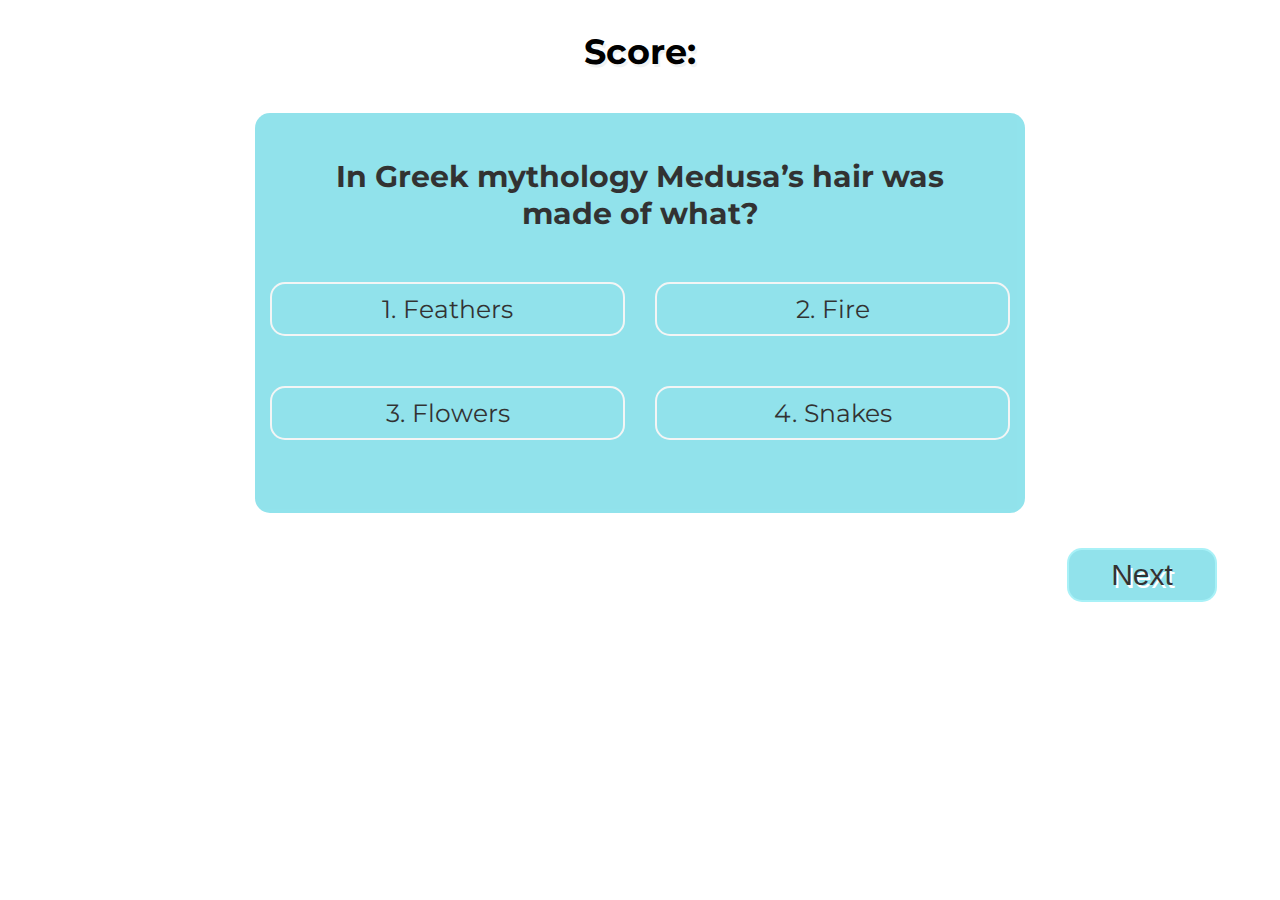
==== game.html @ 47dd20e2 "added a play again button" ====
<!DOCTYPE html>
<html lang="en">
<head>
    <meta charset="UTF-8">
    <meta http-equiv="X-UA-Compatible" content="IE=edge">
    <meta name="viewport" content="width=device-width, initial-scale=1.0">
   <link rel="stylesheet" href="style.css">
   <link href="https://fonts.googleapis.com/css2?family=Montserrat&display=swap" rel="stylesheet">
    <title>Greek Mythology Trivia Game</title>
</head>
<body class="main-body">
    <div id="score-display">Score:</div>
    <section class="main-items">
    
<section class="container">
    <div id="question-display">Question:</div>
<main id="question-container">
    <div class="a-div" id="quest1"></div>
    <div class="a-div" id="quest2"></div>
    <div class="a-div" id="quest3"></div>
    <div class="a-div" id="quest4"></div>
</main>

</section>

</section>
<a class="play-again" href="index.html">Play again</a>
<section id="answers">
  
    <div class="correct-ans">Yes, you are correct!</div>
    <div class="wrong-ans">Sorry, that is wrong!</div>
   
    <button class="next-btn">Next</button>
</section>








   <script src="script.js"></script> 
</body>
</html>
---- style.css ----
body {
    background-image: url('https://images.unsplash.com/photo-1531816458010-fb7685eecbcb?ixlib=rb-1.2.1&ixid=MnwxMjA3fDB8MHxwaG90by1wYWdlfHx8fGVufDB8fHx8&auto=format&fit=crop&w=1740&q=80');
    background-repeat: no-repeat;
    background-size: cover;
    text-align: center;
    font-family: 'Montserrat', sans-serif;
    
}

#title {
    font-size: 60px;
    text-shadow: 2px 3px rgb(241, 243, 243);
}

#welcome {
  margin-top: 50px auto;  
  align-content: center;
}

#start-btn {
    height: 100px;
    width: 260px;
    background-color: rgb(244, 248, 249);
    opacity: 0.8;
    border: none;
    border-radius: 20px;
    font-size: 25px;
    margin-top: 40px;  
    padding: 20px;
    font-weight: bold;
    text-decoration: none;
}

#start-btn:hover {
   color:rgb(240, 159, 72);
   text-decoration: underline;

}


.main-items {
    margin: 25px;
    display: flex;
    justify-content: center;
    align-items: center;
    
   
}

.container {
    background-color:rgb(118, 220, 231);
    opacity: 0.8;
    height: 400px;
    width: 750px;
    align-self: center;
    border-radius: 15px;
    padding: 0px 10px;
 
}

#score-display {
    font-size: 35px;
    text-shadow: 2px 3px rgb(241, 243, 243);
    font-weight: bold;
    padding: 15px;
    margin: 15px;
}

#question-container {
    display: grid;
    grid-template-columns: 1fr 1fr;
    grid-template-rows: 1fr 1fr;
    row-gap: 40px;
    column-gap: 20px;
}

#question-display {
    font-size: 30px;
    padding: 15px;
    margin: 30px;
    font-weight: bold;
}

.a-div {
    font-size: 25px;
    border: 2px solid rgb(241, 243, 243);
    border-radius: 15px;
    margin: 5px;
    padding: 10px;
}

.a-div:hover {
    background-color: rgba(255, 255, 255, 0.8);
}

.next-btn {
    height: 54px;
    width: 150px;
    margin: 10px 55px 40px 10px;
    float: right;
    background-color:rgb(118, 220, 231);
    border: 2px solid rgba(159, 245, 252, 0.7);
    border-radius: 15px;
    font-size: 30px;
    opacity: 0.8;
    text-shadow: 2px 3px rgb(255, 255, 255);
    
    
}
 .next-btn:hover {
     background-color: rgba(255, 255, 255, 0.8);
     box-shadow: 2px 2px 8px 8px rgba(229, 235, 235, 0.8);
  }

 .correct-ans {
     font-size: 35px;
     font-weight: bolder;
    display: none;
}

 .wrong-ans {
     font-size: 35px;
     color: rgb(207, 15, 15);
     font-weight: bolder;
     display: none;
 }

 .play-again {
    margin-top: 35px;
    padding: 10px;
    font-size: 35px;
    font-weight: bolder;
    height: 50px;
    width: 150px;
    background-color:rgb(118, 220, 231);
    border: 2px solid rgb(255, 255, 255);
    border-radius: 15px;
    font-size: 30px;
    opacity: 0.8;
    text-decoration: none;
    color:rgb(7, 7, 7);
    display: none;
 }

 .play-again:hover {
    color:rgb(240, 159, 72);
    text-decoration: underline;
 }
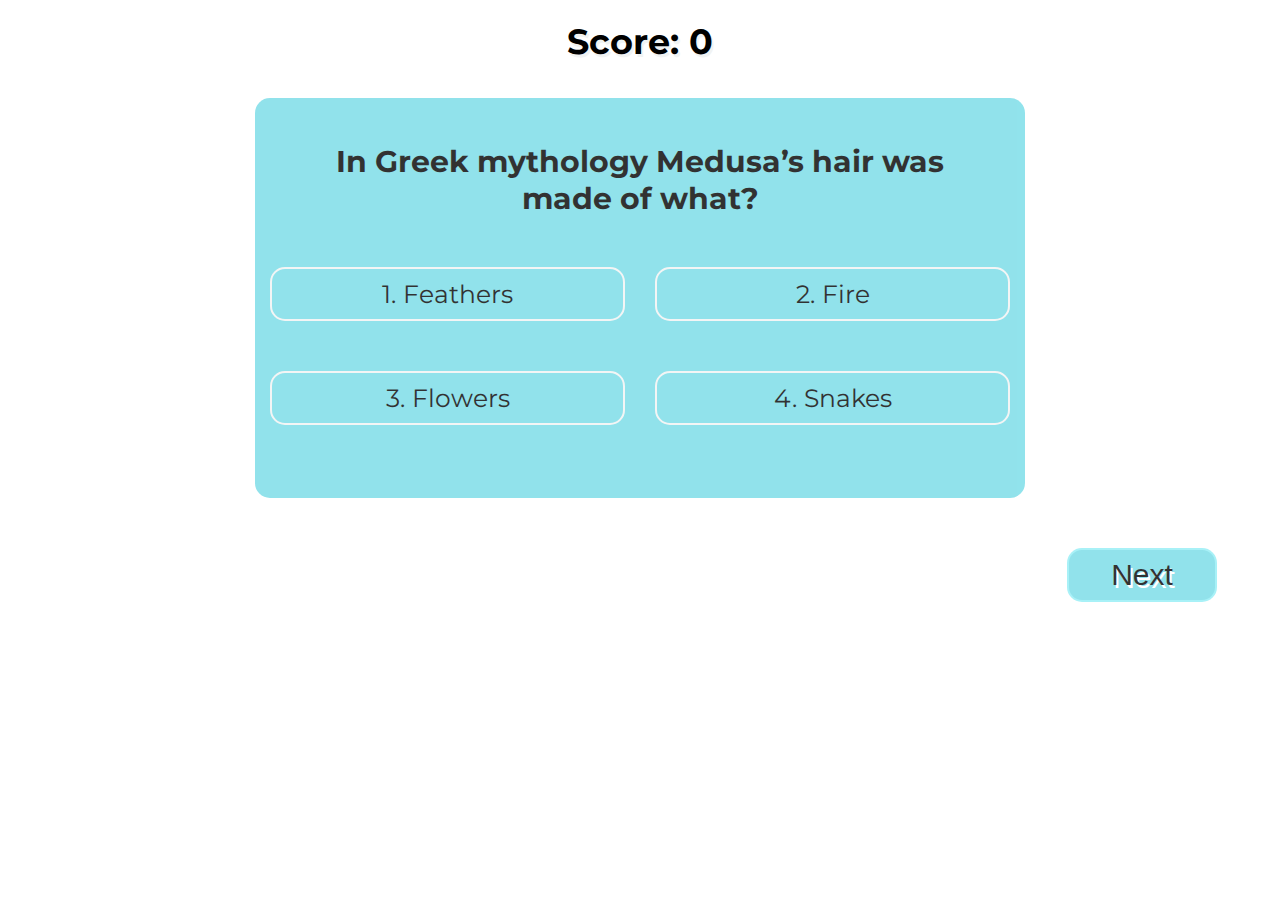
==== commit ed1bf915: "fixed correct or incorrect answer display" ====
--- a/game.html
+++ b/game.html
@@ -26,13 +26,10 @@
 </section>
 <a class="play-again" href="index.html">Play again</a>
 <section id="answers">
-  
     <div class="correct-ans">Yes, you are correct!</div>
     <div class="wrong-ans">Sorry, that is wrong!</div>
-   
-    <button class="next-btn">Next</button>
 </section>
-
+<button class="next-btn">Next</button>
 
 
 
--- a/style.css
+++ b/style.css
@@ -55,6 +55,7 @@
     align-self: center;
     border-radius: 15px;
     padding: 0px 10px;
+    margin-bottom: 15px;
  
 }
 
@@ -62,8 +63,8 @@
     font-size: 35px;
     text-shadow: 2px 3px rgb(241, 243, 243);
     font-weight: bold;
-    padding: 15px;
-    margin: 15px;
+    padding: 10px;
+    margin: 10px;
 }
 
 #question-container {
@@ -112,16 +113,31 @@
      box-shadow: 2px 2px 8px 8px rgba(229, 235, 235, 0.8);
   }
 
+  #answers {
+      display: block;
+      justify-content: center;
+      align-items: center;
+      margin-top: 15px;
+  }
+
  .correct-ans {
      font-size: 35px;
      font-weight: bolder;
+     background-color:rgb(255, 255, 255);
+     opacity: 0.8;
+     padding: 15px;
+     border-radius: 15px;
     display: none;
 }
 
  .wrong-ans {
      font-size: 35px;
-     color: rgb(207, 15, 15);
+     color: rgb(254, 23, 23);
      font-weight: bolder;
+     background-color:rgb(255, 255, 255);
+     opacity: 0.8;
+     padding: 15px;
+     border-radius: 15px;
      display: none;
  }
 
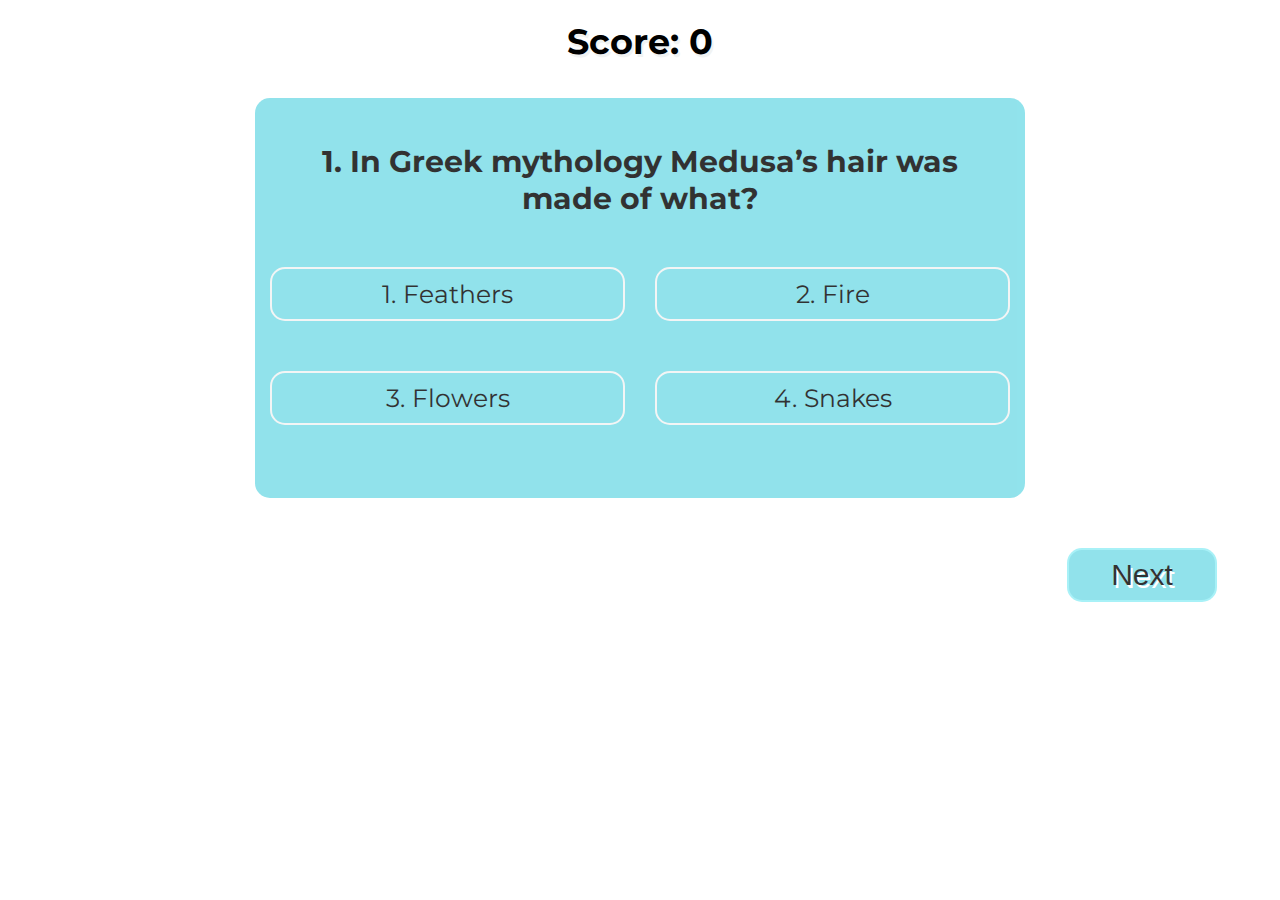
==== commit 8d8b16a4: "added setTimout to play again" ====
--- a/game.html
+++ b/game.html
@@ -24,11 +24,12 @@
 </section>
 
 </section>
-<a class="play-again" href="index.html">Play again</a>
+
 <section id="answers">
     <div class="correct-ans">Yes, you are correct!</div>
     <div class="wrong-ans">Sorry, that is wrong!</div>
 </section>
+<a class="play-again" href="index.html">Play again</a>
 <button class="next-btn">Next</button>
 
 
--- a/style.css
+++ b/style.css
@@ -105,7 +105,7 @@
     font-size: 30px;
     opacity: 0.8;
     text-shadow: 2px 3px rgb(255, 255, 255);
-    
+ 
     
 }
  .next-btn:hover {
@@ -143,11 +143,12 @@
 
  .play-again {
     margin-top: 35px;
+    margin-right: 55px;
     padding: 10px;
-    font-size: 35px;
+    font-size: 25px;
     font-weight: bolder;
-    height: 50px;
-    width: 150px;
+    height: 40px;
+    width: 180px;
     background-color:rgb(118, 220, 231);
     border: 2px solid rgb(255, 255, 255);
     border-radius: 15px;
@@ -155,7 +156,9 @@
     opacity: 0.8;
     text-decoration: none;
     color:rgb(7, 7, 7);
+    float: right;
     display: none;
+    text-shadow: 2px 3px rgb(255, 255, 255);
  }
 
  .play-again:hover {
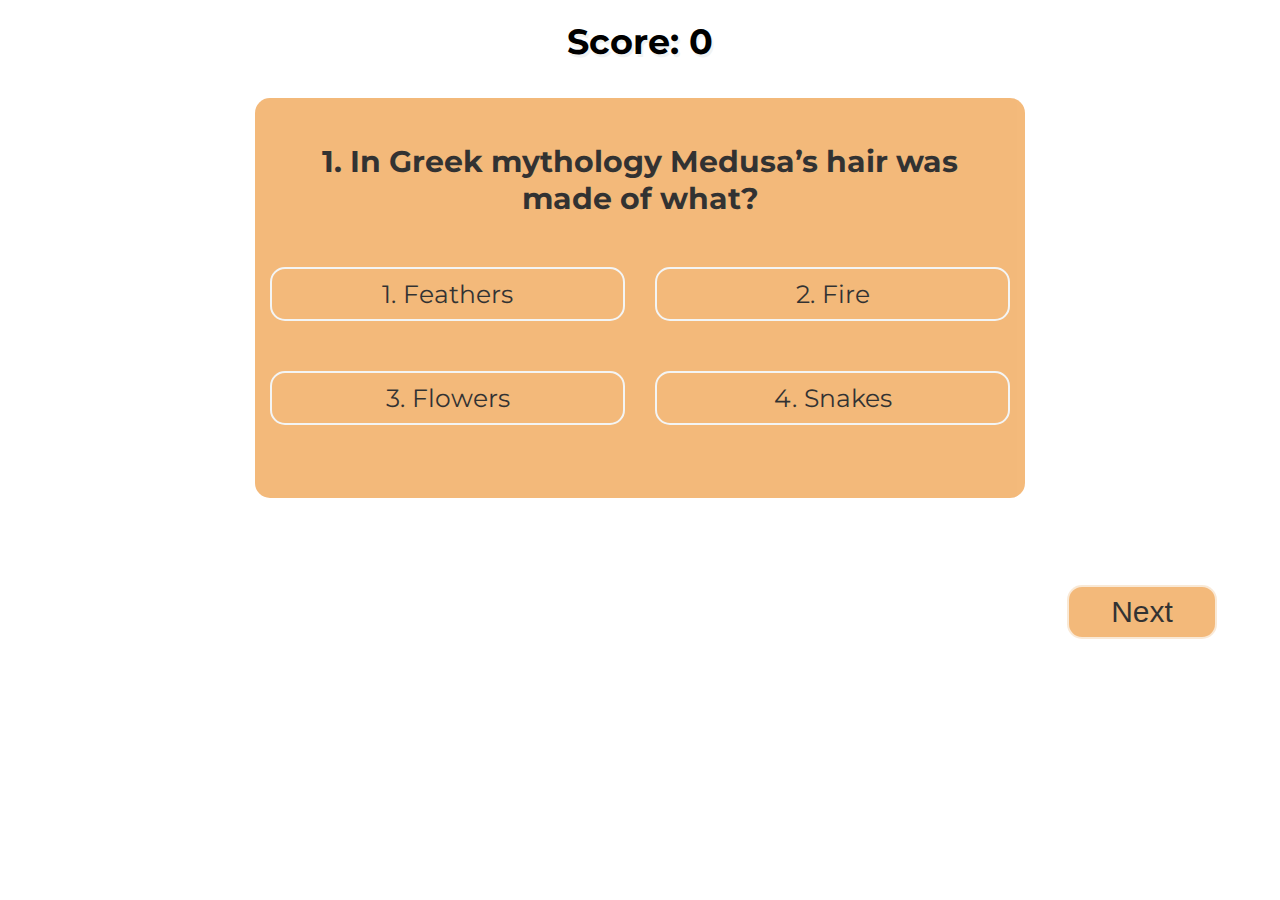
==== commit 08be8ada: "fixed issue with possibly changing answers" ====
--- a/game.html
+++ b/game.html
@@ -10,9 +10,9 @@
 </head>
 <body class="main-body">
     <div id="score-display">Score:</div>
+
     <section class="main-items">
-    
-<section class="container">
+    <section class="container">
     <div id="question-display">Question:</div>
 <main id="question-container">
     <div class="a-div" id="quest1"></div>
--- a/style.css
+++ b/style.css
@@ -17,16 +17,27 @@
   align-content: center;
 }
 
+p {
+  font-size: 30px;
+  padding: 15px;
+  margin: 25px;
+  color:rgb(240, 159, 72);
+  background-color:rgb(244, 248, 249);
+  opacity: 0.8;
+  
+}
+
 #start-btn {
-    height: 100px;
-    width: 260px;
+    height: 70px;
+    width: 280px;
+    color:rgb(7, 7, 7);
     background-color: rgb(244, 248, 249);
     opacity: 0.8;
     border: none;
     border-radius: 20px;
     font-size: 25px;
     margin-top: 40px;  
-    padding: 20px;
+    padding: 10px;
     font-weight: bold;
     text-decoration: none;
 }
@@ -48,7 +59,7 @@
 }
 
 .container {
-    background-color:rgb(118, 220, 231);
+    background-color:rgba(240, 159, 72, 0.9);
     opacity: 0.8;
     height: 400px;
     width: 750px;
@@ -99,13 +110,11 @@
     width: 150px;
     margin: 10px 55px 40px 10px;
     float: right;
-    background-color:rgb(118, 220, 231);
-    border: 2px solid rgba(159, 245, 252, 0.7);
+    background-color:rgba(240, 159, 72, 0.9);
+    border: 2px solid rgba(252, 253, 253, 0.7);
     border-radius: 15px;
     font-size: 30px;
     opacity: 0.8;
-    text-shadow: 2px 3px rgb(255, 255, 255);
- 
     
 }
  .next-btn:hover {
@@ -121,24 +130,26 @@
   }
 
  .correct-ans {
-     font-size: 35px;
+     font-size: 30px;
      font-weight: bolder;
      background-color:rgb(255, 255, 255);
      opacity: 0.8;
-     padding: 15px;
+     padding: 10px;
      border-radius: 15px;
-    display: none;
+    visibility: hidden;
+    display: inline;
 }
 
  .wrong-ans {
-     font-size: 35px;
+     font-size: 30px;
      color: rgb(254, 23, 23);
      font-weight: bolder;
      background-color:rgb(255, 255, 255);
      opacity: 0.8;
-     padding: 15px;
+     padding: 10px;
      border-radius: 15px;
-     display: none;
+     visibility: hidden;
+     display: inline;
  }
 
  .play-again {
@@ -149,7 +160,7 @@
     font-weight: bolder;
     height: 40px;
     width: 180px;
-    background-color:rgb(118, 220, 231);
+    background-color:rgb(142, 215, 223);
     border: 2px solid rgb(255, 255, 255);
     border-radius: 15px;
     font-size: 30px;
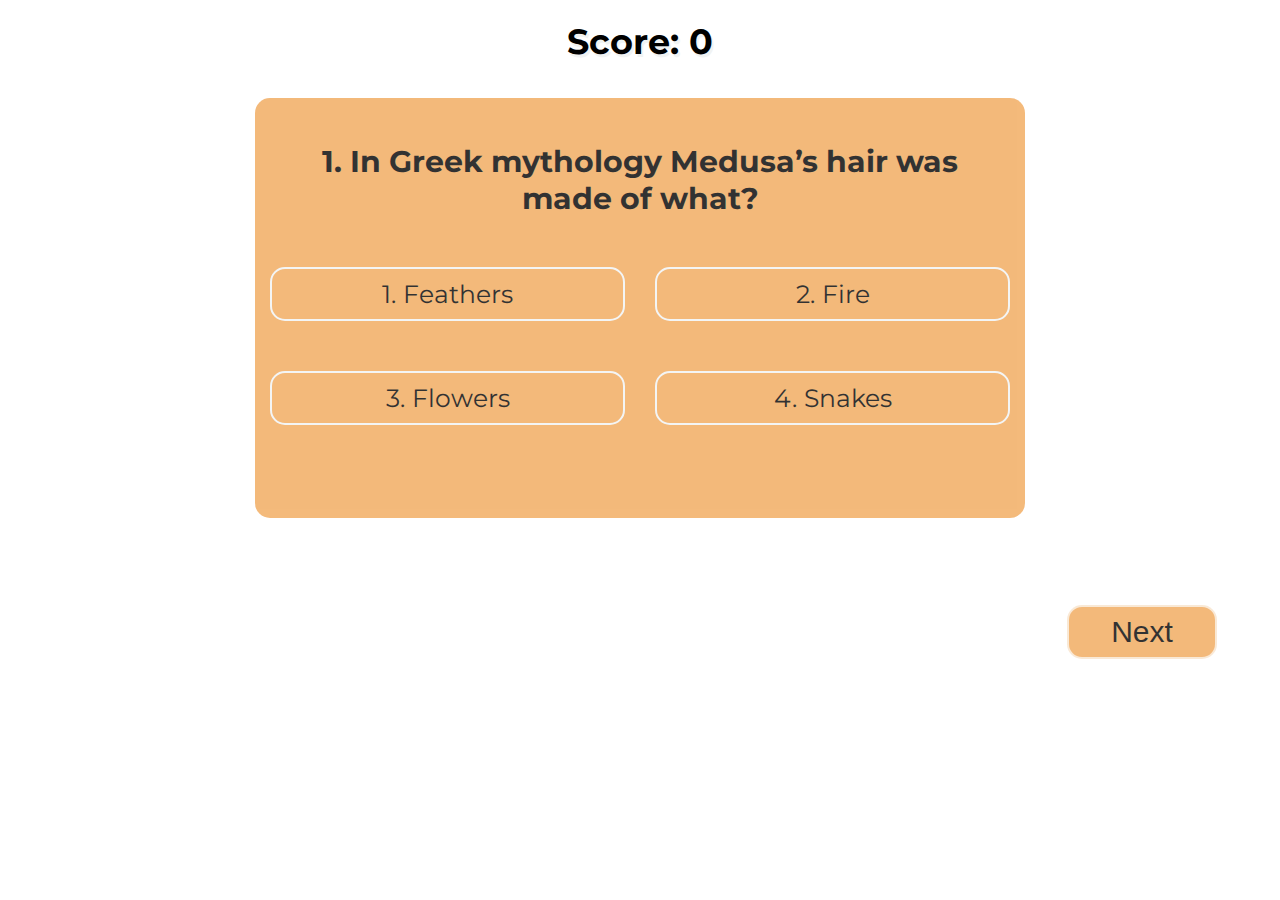
==== commit 2a0e06a5: "added images to correct/incorrect answer display" ====
--- a/game.html
+++ b/game.html
@@ -14,7 +14,9 @@
     <section class="main-items">
     <section class="container">
     <div id="question-display">Question:</div>
-<main id="question-container">
+    <img class="vic-img" src="https://www.thoughtco.com/thmb/Ci2s1xobZPbRsnfn6Dv9T5IGW7o=/1328x996/smart/filters:no_upscale()/Athena_1500-56a6e0963df78cf77290a7d2.jpg" alt="goddess Nike">
+    <img class="lose-img" src="https://i.pinimg.com/originals/10/32/56/10325643f42397bf91b65356bd7e88cf.jpg" alt="Hades and Cerberus">
+    <main id="question-container">
     <div class="a-div" id="quest1"></div>
     <div class="a-div" id="quest2"></div>
     <div class="a-div" id="quest3"></div>
--- a/style.css
+++ b/style.css
@@ -61,7 +61,7 @@
 .container {
     background-color:rgba(240, 159, 72, 0.9);
     opacity: 0.8;
-    height: 400px;
+    height: 420px;
     width: 750px;
     align-self: center;
     border-radius: 15px;
@@ -160,7 +160,7 @@
     font-weight: bolder;
     height: 40px;
     width: 180px;
-    background-color:rgb(142, 215, 223);
+    background-color:rgba(240, 159, 72, 0.9);
     border: 2px solid rgb(255, 255, 255);
     border-radius: 15px;
     font-size: 30px;
@@ -169,10 +169,21 @@
     color:rgb(7, 7, 7);
     float: right;
     display: none;
-    text-shadow: 2px 3px rgb(255, 255, 255);
  }
 
  .play-again:hover {
-    color:rgb(240, 159, 72);
     text-decoration: underline;
- }+    box-shadow: 2px 2px 8px 8px rgba(229, 235, 235, 0.8);
+ }
+
+ .vic-img {
+     display: none;
+     height: 200px;
+     width: 360px;
+ }
+
+ .lose-img {
+    display: none;
+    height: 200px;
+    width: 360px;
+}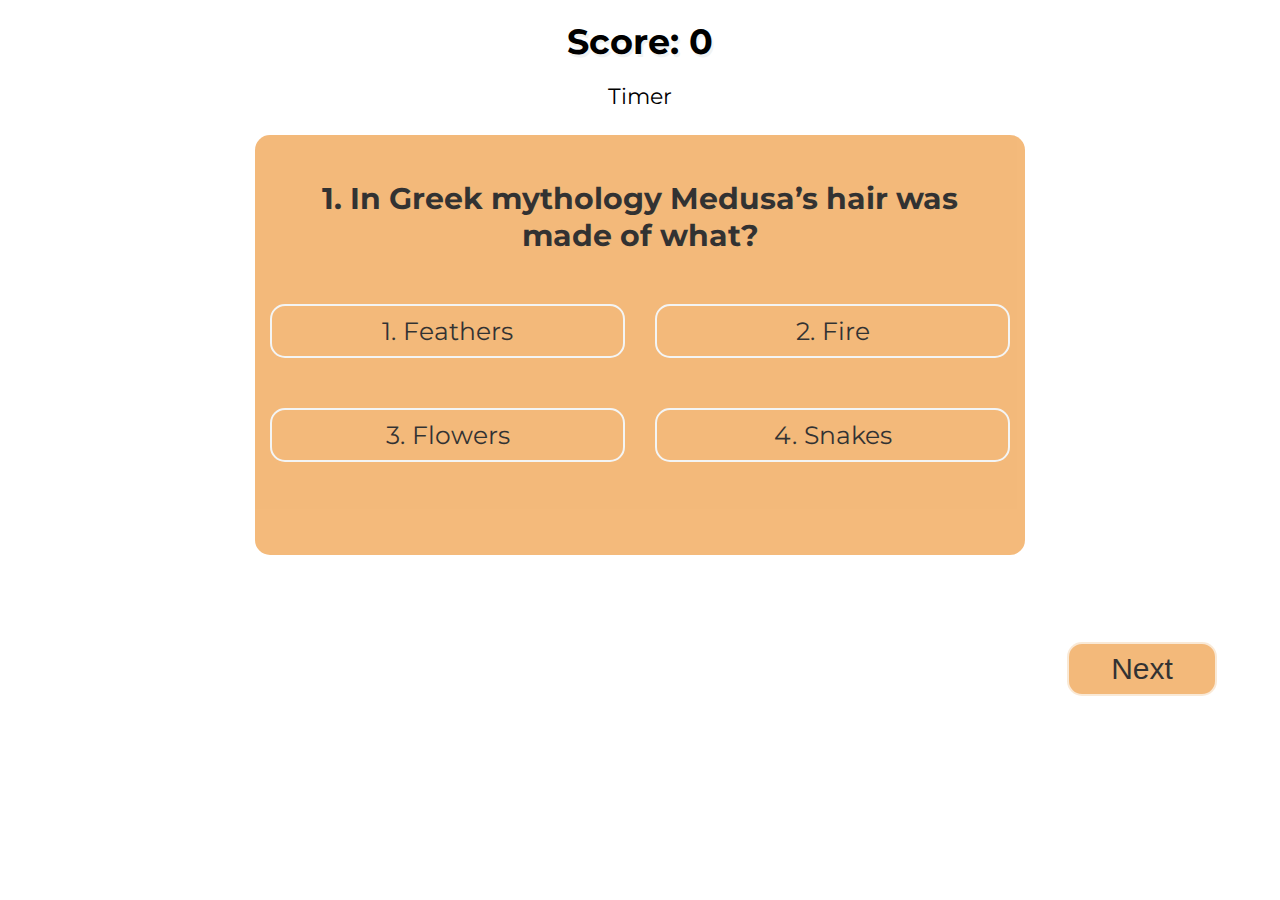
==== commit 8e572534: "added countdown" ====
--- a/game.html
+++ b/game.html
@@ -10,7 +10,7 @@
 </head>
 <body class="main-body">
     <div id="score-display">Score:</div>
-
+    <div class="timer">Timer</div>
     <section class="main-items">
     <section class="container">
     <div id="question-display">Question:</div>
@@ -31,15 +31,13 @@
     <div class="correct-ans">Yes, you are correct!</div>
     <div class="wrong-ans">Sorry, that is wrong!</div>
 </section>
-<a class="play-again" href="index.html">Play again</a>
+<section>
+<a id="play-again" href="index.html">Play again</a>
 <button class="next-btn">Next</button>
+</section>
 
 
 
-
-
-
-
-   <script src="script.js"></script> 
+ <script src="script.js"></script> 
 </body>
 </html>--- a/style.css
+++ b/style.css
@@ -115,7 +115,7 @@
     border-radius: 15px;
     font-size: 30px;
     opacity: 0.8;
-    
+    display: inline;
 }
  .next-btn:hover {
      background-color: rgba(255, 255, 255, 0.8);
@@ -152,14 +152,12 @@
      display: inline;
  }
 
- .play-again {
-    margin-top: 35px;
-    margin-right: 55px;
-    padding: 10px;
-    font-size: 25px;
-    font-weight: bolder;
-    height: 40px;
-    width: 180px;
+ #play-again {
+    margin: 0px 55px 35px 0px;
+    padding: 2px;
+    font-size: 15px;
+    height: 50px;
+    width: 160px;
     background-color:rgba(240, 159, 72, 0.9);
     border: 2px solid rgb(255, 255, 255);
     border-radius: 15px;
@@ -171,7 +169,7 @@
     display: none;
  }
 
- .play-again:hover {
+ #play-again:hover {
     text-decoration: underline;
     box-shadow: 2px 2px 8px 8px rgba(229, 235, 235, 0.8);
  }
@@ -186,4 +184,11 @@
     display: none;
     height: 200px;
     width: 360px;
+}
+
+.timer {
+    display: inline;
+    font-size: 22px;
+    background-color: rgb(255, 255, 255);
+    padding: 5px;
 }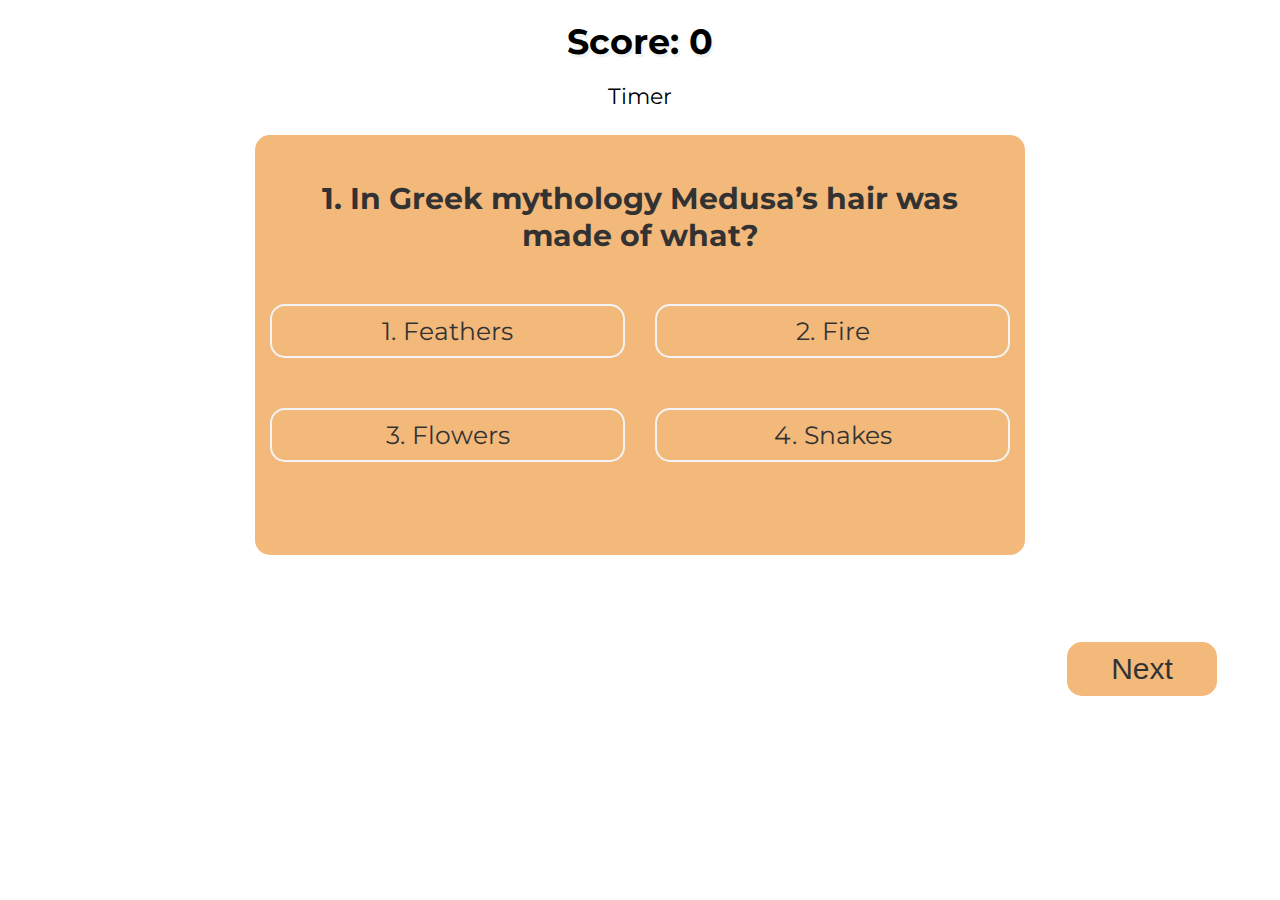
==== commit 5a648d90: "added code to myTime function" ====
--- a/game.html
+++ b/game.html
@@ -14,6 +14,7 @@
     <section class="main-items">
     <section class="container">
     <div id="question-display">Question:</div>
+    <div id="no-time-left">Sorry! You are out of time!</div>
     <img class="vic-img" src="https://www.thoughtco.com/thmb/Ci2s1xobZPbRsnfn6Dv9T5IGW7o=/1328x996/smart/filters:no_upscale()/Athena_1500-56a6e0963df78cf77290a7d2.jpg" alt="goddess Nike">
     <img class="lose-img" src="https://i.pinimg.com/originals/10/32/56/10325643f42397bf91b65356bd7e88cf.jpg" alt="Hades and Cerberus">
     <main id="question-container">
@@ -22,9 +23,7 @@
     <div class="a-div" id="quest3"></div>
     <div class="a-div" id="quest4"></div>
 </main>
-
 </section>
-
 </section>
 
 <section id="answers">
--- a/style.css
+++ b/style.css
@@ -111,7 +111,7 @@
     margin: 10px 55px 40px 10px;
     float: right;
     background-color:rgba(240, 159, 72, 0.9);
-    border: 2px solid rgba(252, 253, 253, 0.7);
+    border: none;
     border-radius: 15px;
     font-size: 30px;
     opacity: 0.8;
@@ -159,7 +159,7 @@
     height: 50px;
     width: 160px;
     background-color:rgba(240, 159, 72, 0.9);
-    border: 2px solid rgb(255, 255, 255);
+    border: none;
     border-radius: 15px;
     font-size: 30px;
     opacity: 0.8;
@@ -191,4 +191,14 @@
     font-size: 22px;
     background-color: rgb(255, 255, 255);
     padding: 5px;
+}
+
+#no-time-left {
+    display: none;
+    font-size: 25px;
+    padding: 10px;
+    margin: 30px;
+    font-weight: bold;
+    background-color:rgba(255, 255, 255, 0.8);
+    border-radius: 15px;
 }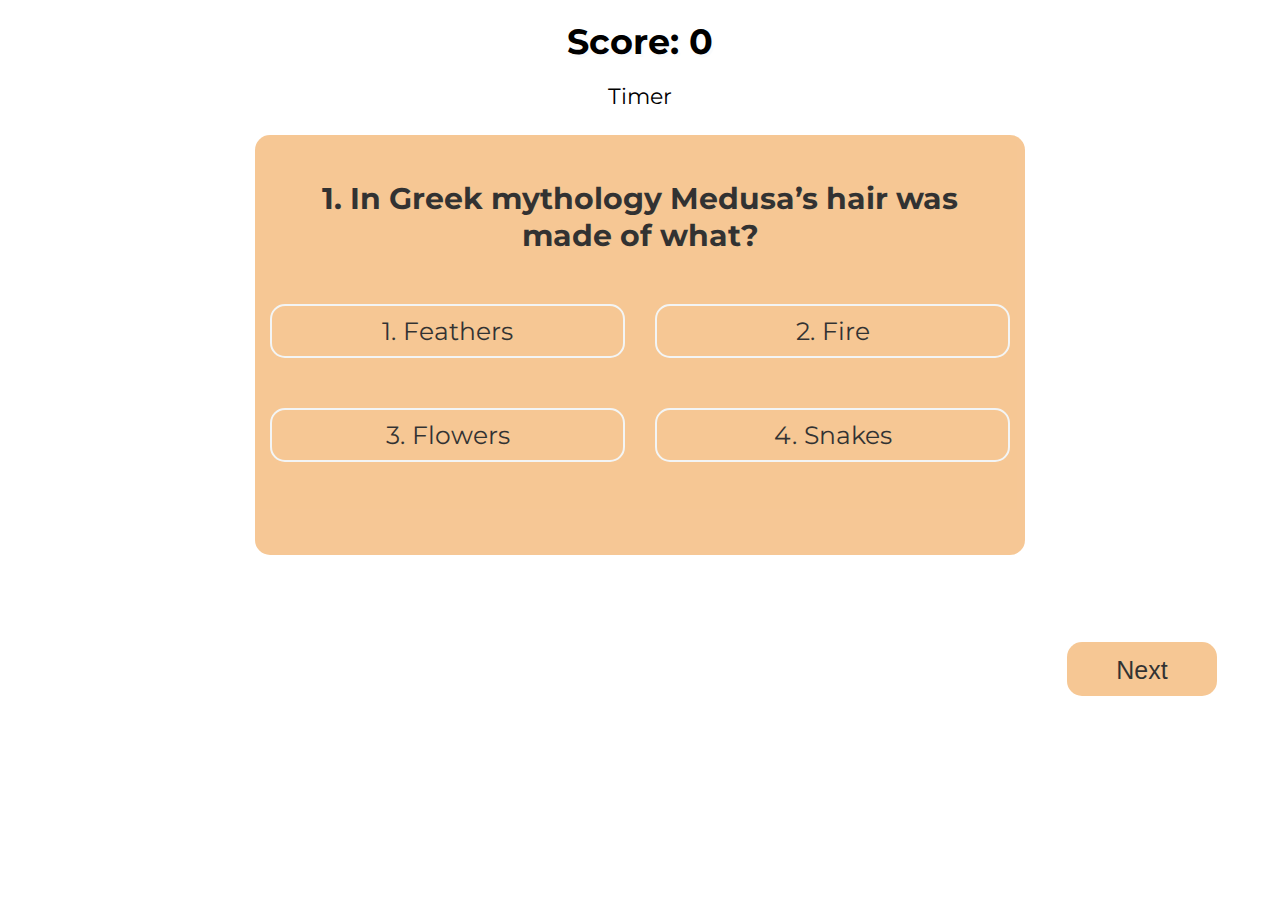
==== commit 33c80404: "minor styling changes" ====
--- a/game.html
+++ b/game.html
@@ -31,8 +31,8 @@
     <div class="wrong-ans">Sorry, that is wrong!</div>
 </section>
 <section>
-<a id="play-again" href="index.html">Play again</a>
-<button class="next-btn">Next</button>
+<a id="play-again" href="index.html"><span>Play again</span></a>
+<button class="next-btn"><span>Next</span></button>
 </section>
 
 
--- a/style.css
+++ b/style.css
@@ -59,7 +59,7 @@
 }
 
 .container {
-    background-color:rgba(240, 159, 72, 0.9);
+    background-color:rgba(243, 178, 108, 0.9);
     opacity: 0.8;
     height: 420px;
     width: 750px;
@@ -72,10 +72,11 @@
 
 #score-display {
     font-size: 35px;
-    text-shadow: 2px 3px rgb(241, 243, 243);
+    text-shadow: 2px 3px rgb(250, 251, 252);
     font-weight: bold;
     padding: 10px;
     margin: 10px;
+    
 }
 
 #question-container {
@@ -110,7 +111,7 @@
     width: 150px;
     margin: 10px 55px 40px 10px;
     float: right;
-    background-color:rgba(240, 159, 72, 0.9);
+    background-color:rgba(243, 178, 108, 0.9);
     border: none;
     border-radius: 15px;
     font-size: 30px;
@@ -158,7 +159,7 @@
     font-size: 15px;
     height: 50px;
     width: 160px;
-    background-color:rgba(240, 159, 72, 0.9);
+    background-color:rgba(243, 178, 108, 0.9);
     border: none;
     border-radius: 15px;
     font-size: 30px;
@@ -201,4 +202,8 @@
     font-weight: bold;
     background-color:rgba(255, 255, 255, 0.8);
     border-radius: 15px;
+}
+
+span {
+    font-size: 25px;
 }